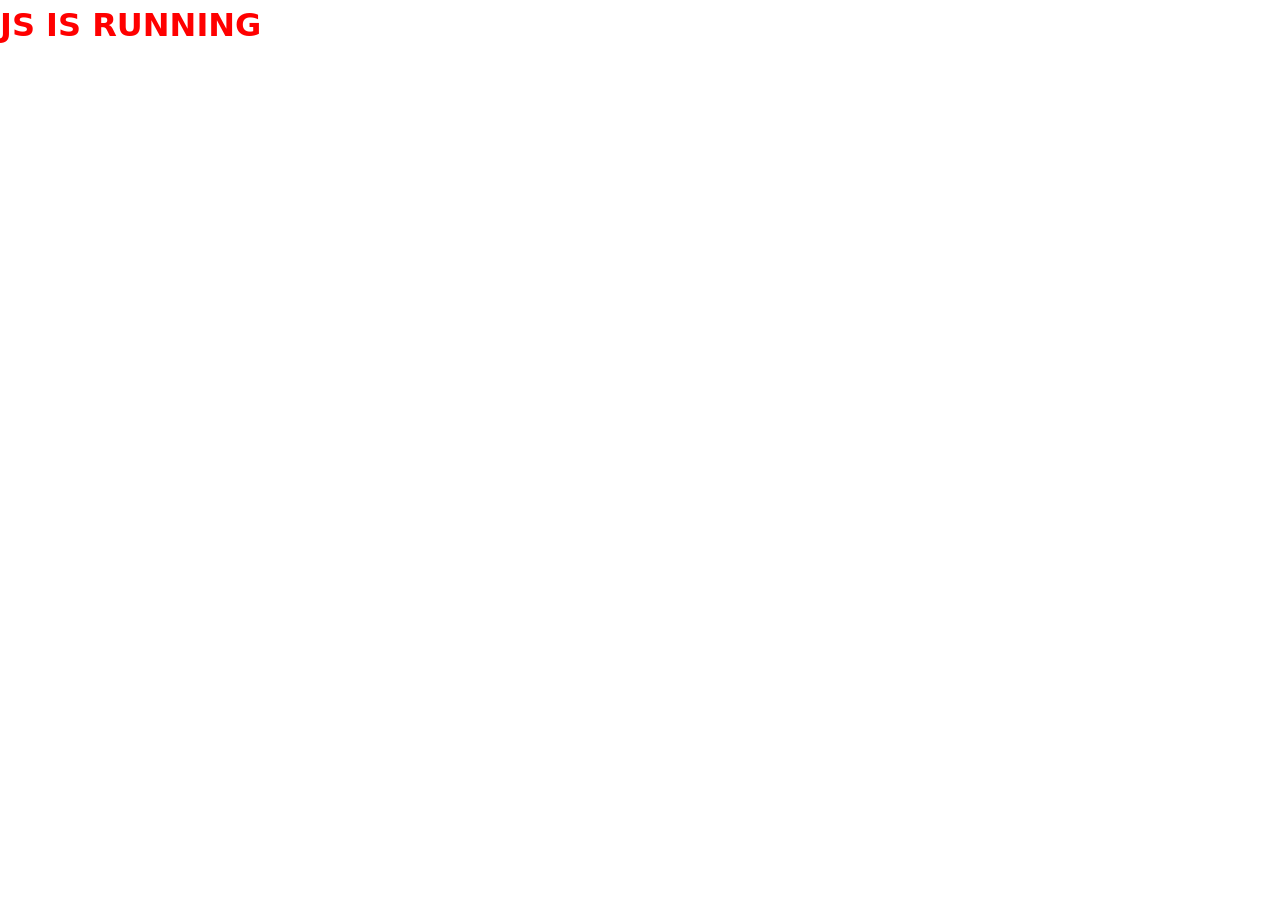
==== index.html @ 9e670987 "Add initial HTML structure for DigiDecor website" ====
<head>
  <title>DigiDecor</title>
  <link rel="stylesheet" href="./css/styles.css">
</head>

<body>

  <div id="header"></div>
  <div id="hero"></div>
  <div id="preview"></div>
  <div id="services"></div>
  <div id="portfolio"></div>
  <div id="process"></div>
  <div id="reviews"></div>
  <div id="cta"></div>
  <div id="footer"></div>

  <script src="js/script.js"></script>
</body>
---- css/styles.css ----
*{box-sizing:border-box;margin:0;padding:0}
:root{
  --navy:#0F1C2E;
  --navy-mid:#1A2F4A;
  --accent:#3A7BD5;
  --accent-light:#EBF1FB;
  --text:#0F1C2E;
  --muted:#5A6A7A;
  --border:#DDE3EA;
  --surface:#F7F9FC;
  --white:#ffffff;
}
body{font-family:'Plus Jakarta Sans',system-ui,sans-serif;color:var(--text);background:var(--white);line-height:1.6}
a{text-decoration:none;color:inherit}

nav{background:var(--white);border-bottom:0.5px solid var(--border);padding:0 2rem;display:flex;align-items:center;justify-content:space-between;height:60px;position:sticky;top:0;z-index:100}
.nav-logo{font-size:17px;font-weight:700;color:var(--navy);letter-spacing:-0.3px}.nav-logo span{color:var(--accent)}
.nav-links{display:flex;gap:2rem;font-size:14px;color:var(--muted);font-weight:500}
.nav-links a:hover{color:var(--text)}
.nav-cta{background:var(--accent);color:#fff;font-size:14px;font-weight:600;padding:8px 18px;border-radius:8px;cursor:pointer;border:none;font-family:inherit}
.nav-cta:hover{background:#2f66b8}

.hero{background:var(--navy);color:#fff;padding:5rem 2rem 4rem;text-align:center}
.hero-eyebrow{font-size:12px;font-weight:600;letter-spacing:1.5px;color:#7AAEE8;text-transform:uppercase;margin-bottom:1.25rem}
.hero h1{font-size:clamp(2rem,5vw,3.25rem);font-weight:700;line-height:1.15;letter-spacing:-1px;max-width:700px;margin:0 auto 1.25rem}
.hero h1 em{font-style:normal;color:#7AAEE8}
.hero-sub{font-size:17px;color:#9BB5CC;max-width:500px;margin:0 auto 2.5rem;line-height:1.7}
.hero-btns{display:flex;gap:12px;justify-content:center;flex-wrap:wrap}
.btn-primary{background:var(--accent);color:#fff;border:none;padding:13px 28px;border-radius:9px;font-size:15px;font-weight:600;cursor:pointer;font-family:inherit}
.btn-primary:hover{background:#2f66b8}
.btn-ghost{background:transparent;color:#fff;border:1.5px solid rgba(255,255,255,0.25);padding:13px 28px;border-radius:9px;font-size:15px;font-weight:600;cursor:pointer;font-family:inherit}
.btn-ghost:hover{border-color:rgba(255,255,255,0.5)}

.preview-section{background:var(--navy);padding:2rem 2rem 5rem}
.preview-card{max-width:820px;margin:0 auto;border-radius:14px;overflow:hidden;border:1px solid rgba(255,255,255,0.1)}
.preview-bar{background:#1A2F4A;padding:10px 16px;display:flex;align-items:center;gap:10px}
.dots{display:flex;gap:5px}.dot{width:10px;height:10px;border-radius:50%}
.d1{background:#FF5F57}.d2{background:#FEBC2E}.d3{background:#28C840}
.preview-tabs{display:flex;gap:0;margin-left:auto}
.ptab{padding:5px 16px;font-size:12px;font-weight:600;border-radius:5px;cursor:pointer;border:none;font-family:inherit;transition:all .2s}
.ptab.active{background:var(--accent);color:#fff}
.ptab:not(.active){background:transparent;color:#9BB5CC}
.preview-frame{position:relative;height:320px;overflow:hidden}
.pframe{position:absolute;top:0;left:0;width:100%;height:100%;transition:opacity .4s}
.pframe.hidden{opacity:0;pointer-events:none}

.before-site{background:#f0ece3;height:100%;display:flex;flex-direction:column;font-family:Arial,sans-serif}
.bf-nav{background:#2c2c2c;padding:10px 20px;display:flex;justify-content:space-between;align-items:center}
.bf-logo{color:#fff;font-size:14px;font-weight:bold}
.bf-links{display:flex;gap:16px}.bf-link{color:#ccc;font-size:10px}
.bf-hero-old{background:#3a5f3a;padding:30px 20px;text-align:center}
.bf-h{color:#fff;font-size:18px;font-weight:bold;margin-bottom:6px}
.bf-p{color:#c8e6c8;font-size:10px}
.bf-btn-old{background:#ff6600;color:#fff;border:none;padding:6px 14px;font-size:10px;margin-top:10px;cursor:pointer}
.bf-body{padding:16px 20px;display:flex;gap:12px}
.bf-col{flex:1}
.bf-col-title{font-size:11px;font-weight:bold;color:#333;border-bottom:2px solid #888;margin-bottom:6px;padding-bottom:4px}
.bf-col-text{font-size:9px;color:#555;line-height:1.5}
.bf-img-placeholder{background:#c8c8c8;height:60px;border:1px solid #999;display:flex;align-items:center;justify-content:center;font-size:9px;color:#666;margin-bottom:6px}
.bf-footer-old{background:#333;padding:8px 20px;margin-top:auto;display:flex;justify-content:space-between}
.bf-fc{font-size:8px;color:#999}

.after-site{background:#ffffff;height:100%;display:flex;flex-direction:column}
.af-nav{background:#0F1C2E;padding:10px 20px;display:flex;justify-content:space-between;align-items:center}
.af-logo{color:#fff;font-size:13px;font-weight:700}
.af-logo span{color:#7AAEE8}
.af-links{display:flex;gap:14px}.af-link{color:#9BB5CC;font-size:9px;font-weight:500}
.af-cta{background:#3A7BD5;color:#fff;padding:4px 10px;border-radius:5px;font-size:9px;font-weight:600}
.af-hero{background:#0F1C2E;padding:24px 20px;text-align:center}
.af-h{color:#fff;font-size:20px;font-weight:700;margin-bottom:5px;letter-spacing:-0.5px}
.af-h em{color:#7AAEE8;font-style:normal}
.af-p{color:#9BB5CC;font-size:9px;margin-bottom:10px}
.af-btn{background:#3A7BD5;color:#fff;border:none;padding:5px 14px;border-radius:5px;font-size:9px;font-weight:600;cursor:pointer;margin-right:6px}
.af-btn2{background:transparent;color:#fff;border:1px solid rgba(255,255,255,0.3);padding:5px 14px;border-radius:5px;font-size:9px;font-weight:600;cursor:pointer}
.af-body{padding:16px 20px;background:#F7F9FC;flex:1}
.af-grid{display:grid;grid-template-columns:1fr 1fr 1fr;gap:10px}
.af-card{background:#fff;border-radius:8px;padding:10px;border:0.5px solid #DDE3EA}
.af-icon{width:24px;height:24px;background:#EBF1FB;border-radius:6px;margin-bottom:6px;display:flex;align-items:center;justify-content:center}
.af-icon-dot{width:8px;height:8px;background:#3A7BD5;border-radius:50%}
.af-card-title{font-size:9px;font-weight:700;color:#0F1C2E;margin-bottom:3px}
.af-card-text{font-size:8px;color:#5A6A7A;line-height:1.4}
.af-footer{background:#0F1C2E;padding:10px 20px;display:flex;justify-content:space-between;align-items:center}
.af-fl{font-size:8px;color:#5A7A9A}
.af-fr{display:flex;gap:8px}.af-flink{font-size:8px;color:#7AAEE8}

.section{padding:5rem 2rem}
.section-inner{max-width:900px;margin:0 auto}
.section-label{font-size:11px;font-weight:700;letter-spacing:1.5px;color:var(--accent);text-transform:uppercase;margin-bottom:.75rem}
.section-title{font-size:clamp(1.6rem,3.5vw,2.25rem);font-weight:700;letter-spacing:-0.5px;margin-bottom:1rem;color:var(--navy);line-height:1.2}
.section-sub{font-size:16px;color:var(--muted);max-width:560px;line-height:1.7}

.services{background:var(--surface)}
.services-grid{display:grid;grid-template-columns:repeat(auto-fit,minmax(220px,1fr));gap:20px;margin-top:3rem}
.service-card{background:var(--white);border:0.5px solid var(--border);border-radius:12px;padding:1.5rem}
.service-icon{width:40px;height:40px;background:var(--accent-light);border-radius:10px;display:flex;align-items:center;justify-content:center;margin-bottom:1rem;font-size:20px;color:var(--accent)}
.service-card h3{font-size:15px;font-weight:700;margin-bottom:.5rem;color:var(--navy)}
.service-card p{font-size:14px;color:var(--muted);line-height:1.6}

.portfolio{background:var(--white)}
.portfolio-grid{display:grid;grid-template-columns:repeat(auto-fit,minmax(260px,1fr));gap:20px;margin-top:3rem}
.port-card{border:0.5px solid var(--border);border-radius:12px;overflow:hidden}
.port-img{height:140px;display:flex;align-items:center;justify-content:center;font-size:13px;font-weight:600;position:relative}
.port-tag{position:absolute;top:10px;left:10px;font-size:10px;font-weight:700;padding:3px 8px;border-radius:5px;letter-spacing:.5px}
.port-body{padding:1rem 1.25rem}
.port-body h3{font-size:14px;font-weight:700;color:var(--navy);margin-bottom:.25rem}
.port-body p{font-size:13px;color:var(--muted)}
.port-stat{font-size:12px;font-weight:600;color:var(--accent);margin-top:.5rem}

.reviews{background:var(--surface)}
.reviews-grid{display:grid;grid-template-columns:repeat(auto-fit,minmax(260px,1fr));gap:20px;margin-top:3rem}
.review-card{background:var(--white);border:0.5px solid var(--border);border-radius:12px;padding:1.5rem}
.stars{color:#F5A623;font-size:14px;letter-spacing:1px;margin-bottom:.75rem}
.review-text{font-size:14px;color:var(--text);line-height:1.7;margin-bottom:1rem;font-style:italic}
.reviewer{display:flex;align-items:center;gap:10px}
.avatar{width:36px;height:36px;border-radius:50%;display:flex;align-items:center;justify-content:center;font-size:13px;font-weight:700;background:var(--accent-light);color:var(--accent)}
.reviewer-info .name{font-size:13px;font-weight:700;color:var(--navy)}
.reviewer-info .role{font-size:12px;color:var(--muted)}

.process{background:var(--white)}
.process-steps{display:grid;grid-template-columns:repeat(auto-fit,minmax(180px,1fr));gap:0;margin-top:3rem}
.process-step{padding:1.5rem;text-align:center}
.step-num{width:44px;height:44px;border-radius:50%;background:var(--accent);color:#fff;font-size:16px;font-weight:700;display:flex;align-items:center;justify-content:center;margin:0 auto 1rem}
.process-step h3{font-size:14px;font-weight:700;color:var(--navy);margin-bottom:.4rem}
.process-step p{font-size:13px;color:var(--muted);line-height:1.6}

.cta-section{background:var(--navy);padding:5rem 2rem;text-align:center;color:#fff}
.cta-section h2{font-size:clamp(1.75rem,4vw,2.5rem);font-weight:700;letter-spacing:-0.5px;margin-bottom:1rem}
.cta-section p{color:#9BB5CC;font-size:17px;margin-bottom:2rem;max-width:480px;margin-left:auto;margin-right:auto}

.contact-form{background:var(--white);max-width:520px;margin:0 auto;border-radius:14px;padding:2rem;border:0.5px solid rgba(255,255,255,0.1)}
.contact-form input,.contact-form textarea{width:100%;padding:10px 14px;border-radius:8px;border:0.5px solid var(--border);font-family:inherit;font-size:14px;margin-bottom:12px;background:var(--surface);color:var(--text)}
.contact-form textarea{height:100px;resize:vertical}
.contact-form button{width:100%;background:var(--accent);color:#fff;border:none;padding:13px;border-radius:9px;font-size:15px;font-weight:600;cursor:pointer;font-family:inherit}
.contact-form button:hover{background:#2f66b8}
.form-label{font-size:13px;font-weight:600;color:#9BB5CC;margin-bottom:5px;display:block;text-align:left}

footer{background:#0A1520;padding:2.5rem 2rem;color:#5A7A9A;font-size:13px;display:flex;justify-content:space-between;align-items:center;flex-wrap:wrap;gap:1rem}
.footer-links{display:flex;gap:1.5rem}
.footer-links a{color:#5A7A9A}
.footer-links a:hover{color:#9BB5CC}

@media(max-width:600px){
  .nav-links{display:none}
  .hero{padding:3rem 1.25rem 2.5rem}
  .section{padding:3rem 1.25rem}
  .preview-section{padding:1rem 1.25rem 3rem}
}
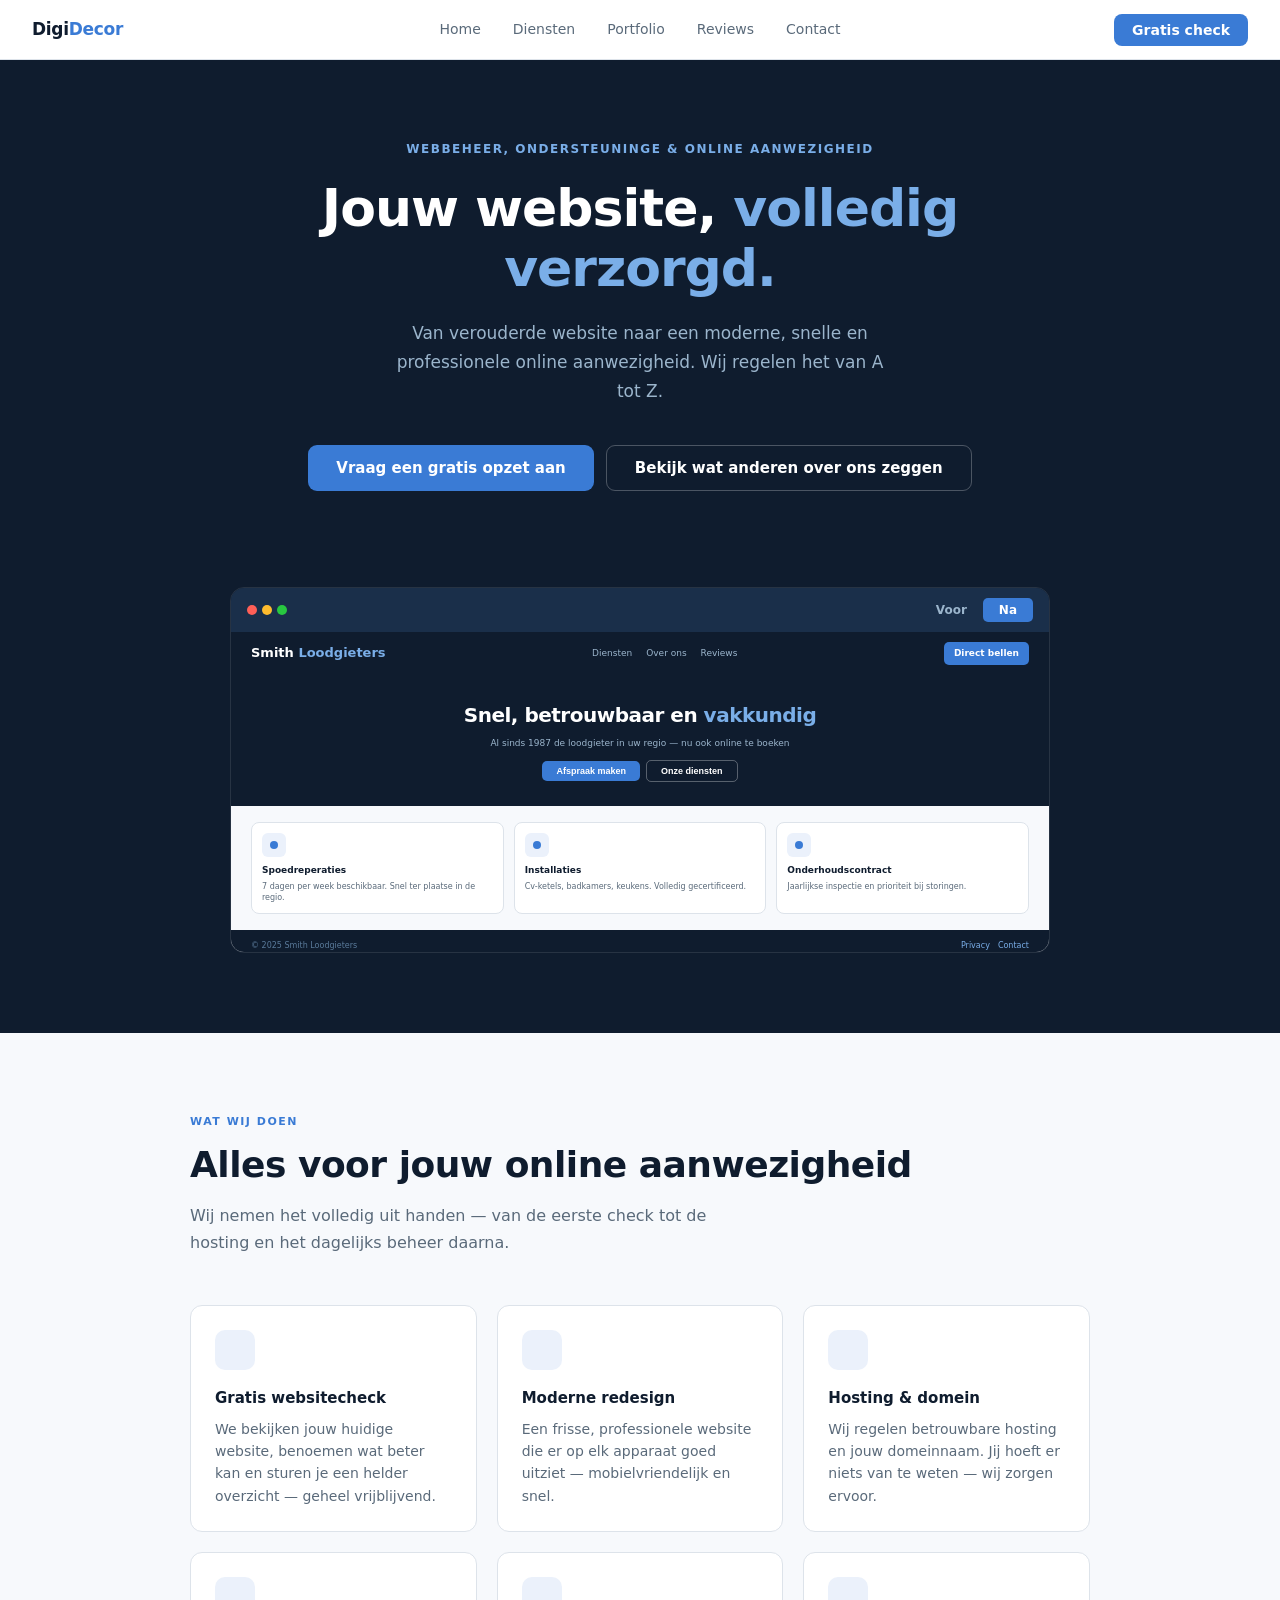
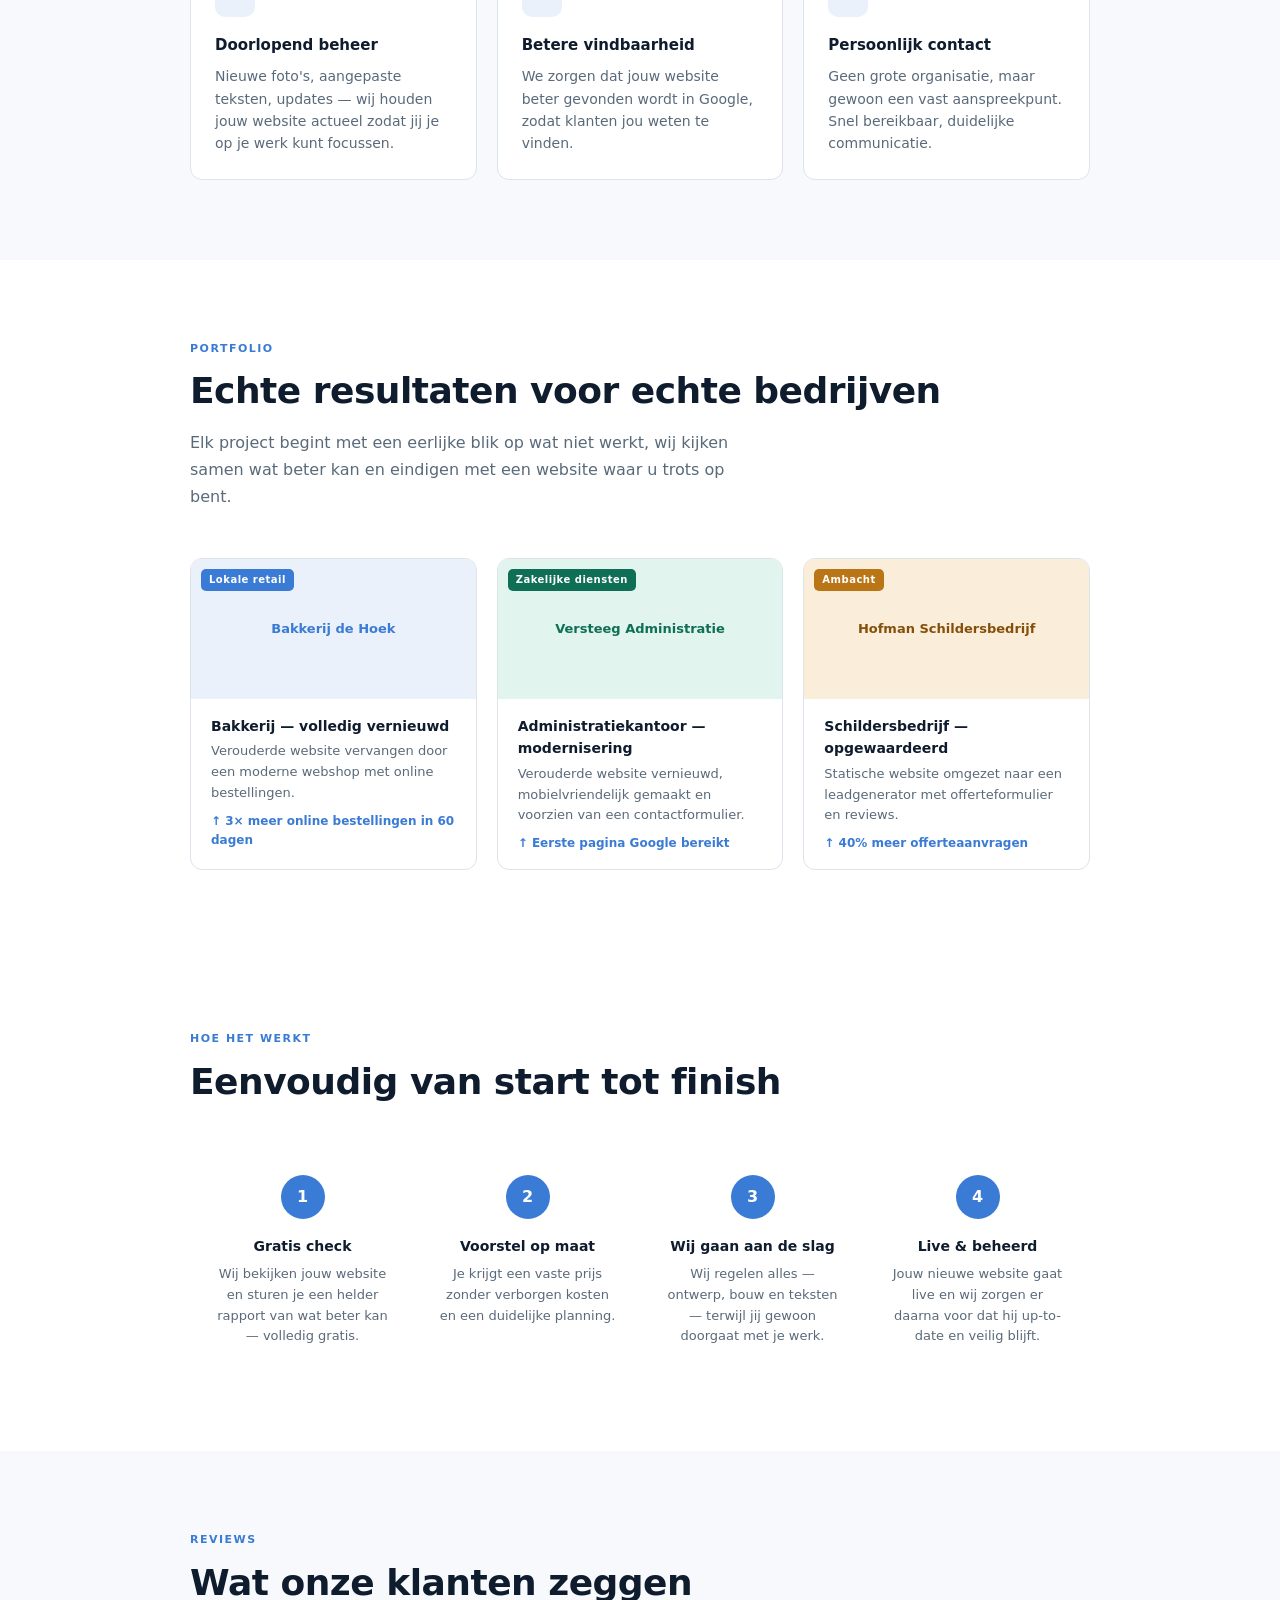
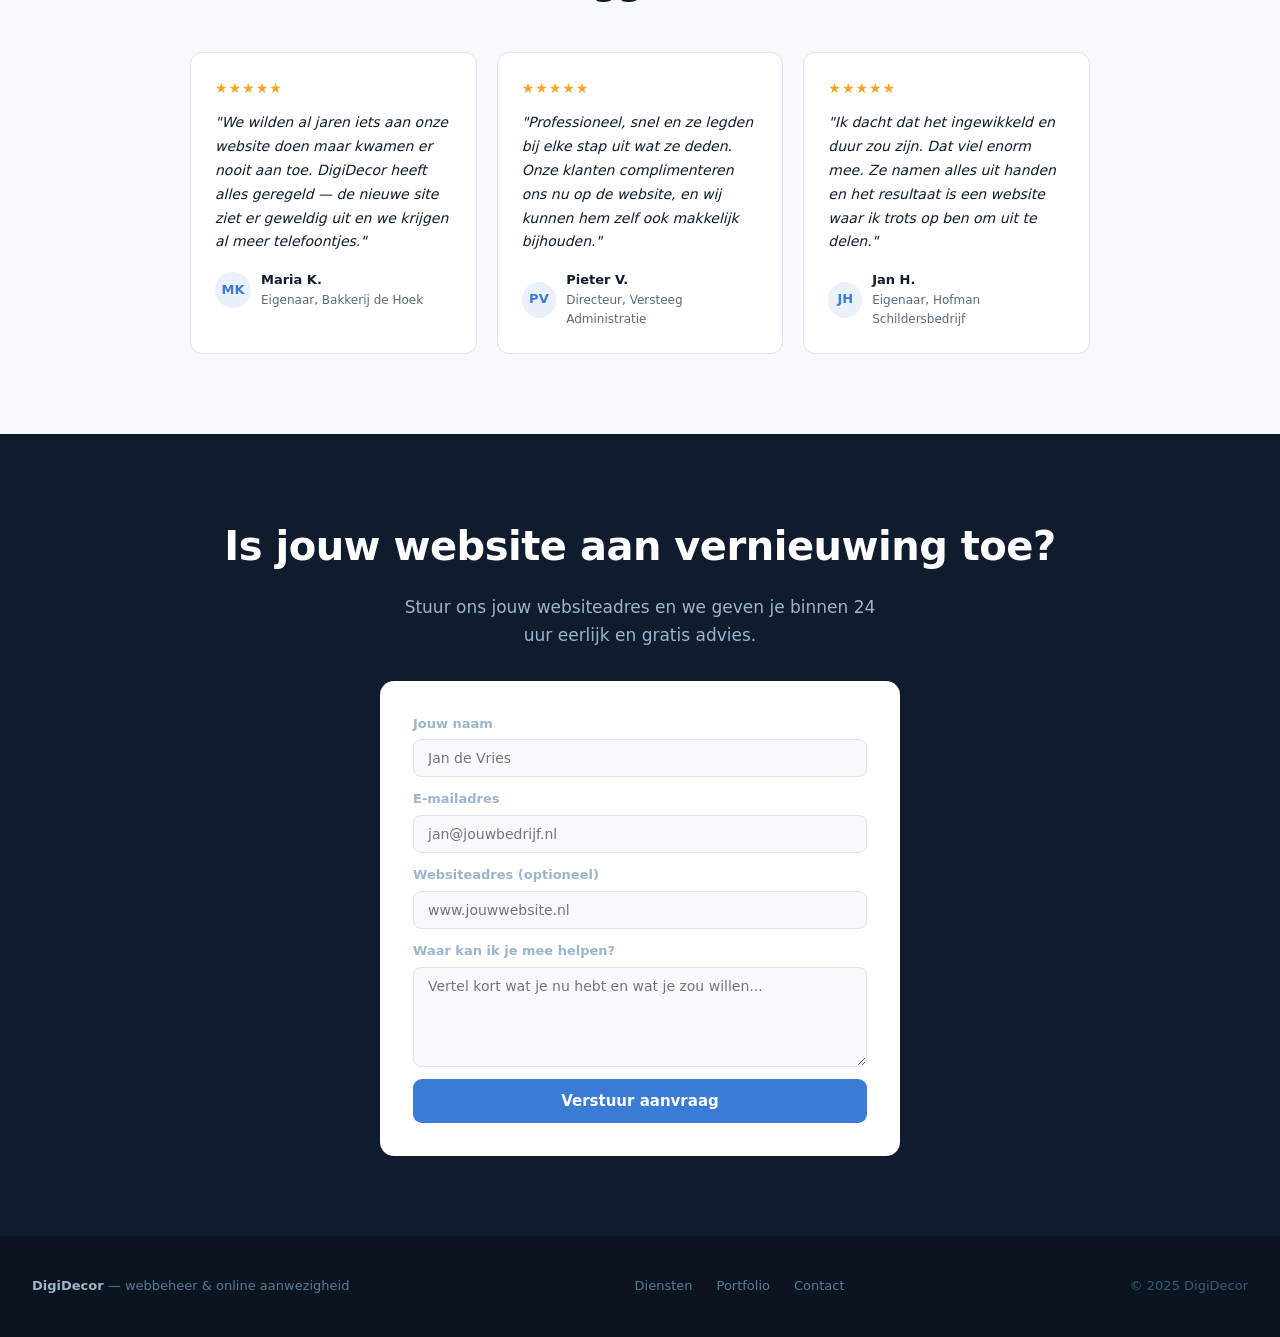
==== commit 123d2525: "Add home div to index.html" ====
--- a/index.html
+++ b/index.html
@@ -5,6 +5,7 @@
 
 <body>
 
+  <div id="home"></div>
   <div id="header"></div>
   <div id="hero"></div>
   <div id="preview"></div>
--- a/css/styles.css
+++ b/css/styles.css
@@ -13,11 +13,15 @@
 body{font-family:'Plus Jakarta Sans',system-ui,sans-serif;color:var(--text);background:var(--white);line-height:1.6}
 a{text-decoration:none;color:inherit}
 
-nav{background:var(--white);border-bottom:0.5px solid var(--border);padding:0 2rem;display:flex;align-items:center;justify-content:space-between;height:60px;position:sticky;top:0;z-index:100}
+#header{position:sticky;top:0;z-index:100}
+
+nav{background:var(--white);border-bottom:0.5px solid var(--border);padding:0 2rem;display:grid;grid-template-columns:1fr auto 1fr;align-items:center;height:60px}
 .nav-logo{font-size:17px;font-weight:700;color:var(--navy);letter-spacing:-0.3px}.nav-logo span{color:var(--accent)}
-.nav-links{display:flex;gap:2rem;font-size:14px;color:var(--muted);font-weight:500}
-.nav-links a:hover{color:var(--text)}
-.nav-cta{background:var(--accent);color:#fff;font-size:14px;font-weight:600;padding:8px 18px;border-radius:8px;cursor:pointer;border:none;font-family:inherit}
+.nav-links{display:flex;gap:0}
+.nav-links a{font-size:14px;color:var(--muted);font-weight:500;padding:0 16px;height:60px;display:flex;align-items:center;border-bottom:2px solid transparent}
+.nav-links a:hover{color:var(--text);border-bottom:2px solid var(--border)}
+.nav-links a.active{color:var(--text);border-bottom:2px solid var(--accent)}
+.nav-cta{justify-self:end;background:var(--accent);color:#fff;font-size:14px;font-weight:600;padding:8px 18px;border-radius:8px;cursor:pointer;border:none;font-family:inherit}
 .nav-cta:hover{background:#2f66b8}
 
 .hero{background:var(--navy);color:#fff;padding:5rem 2rem 4rem;text-align:center}
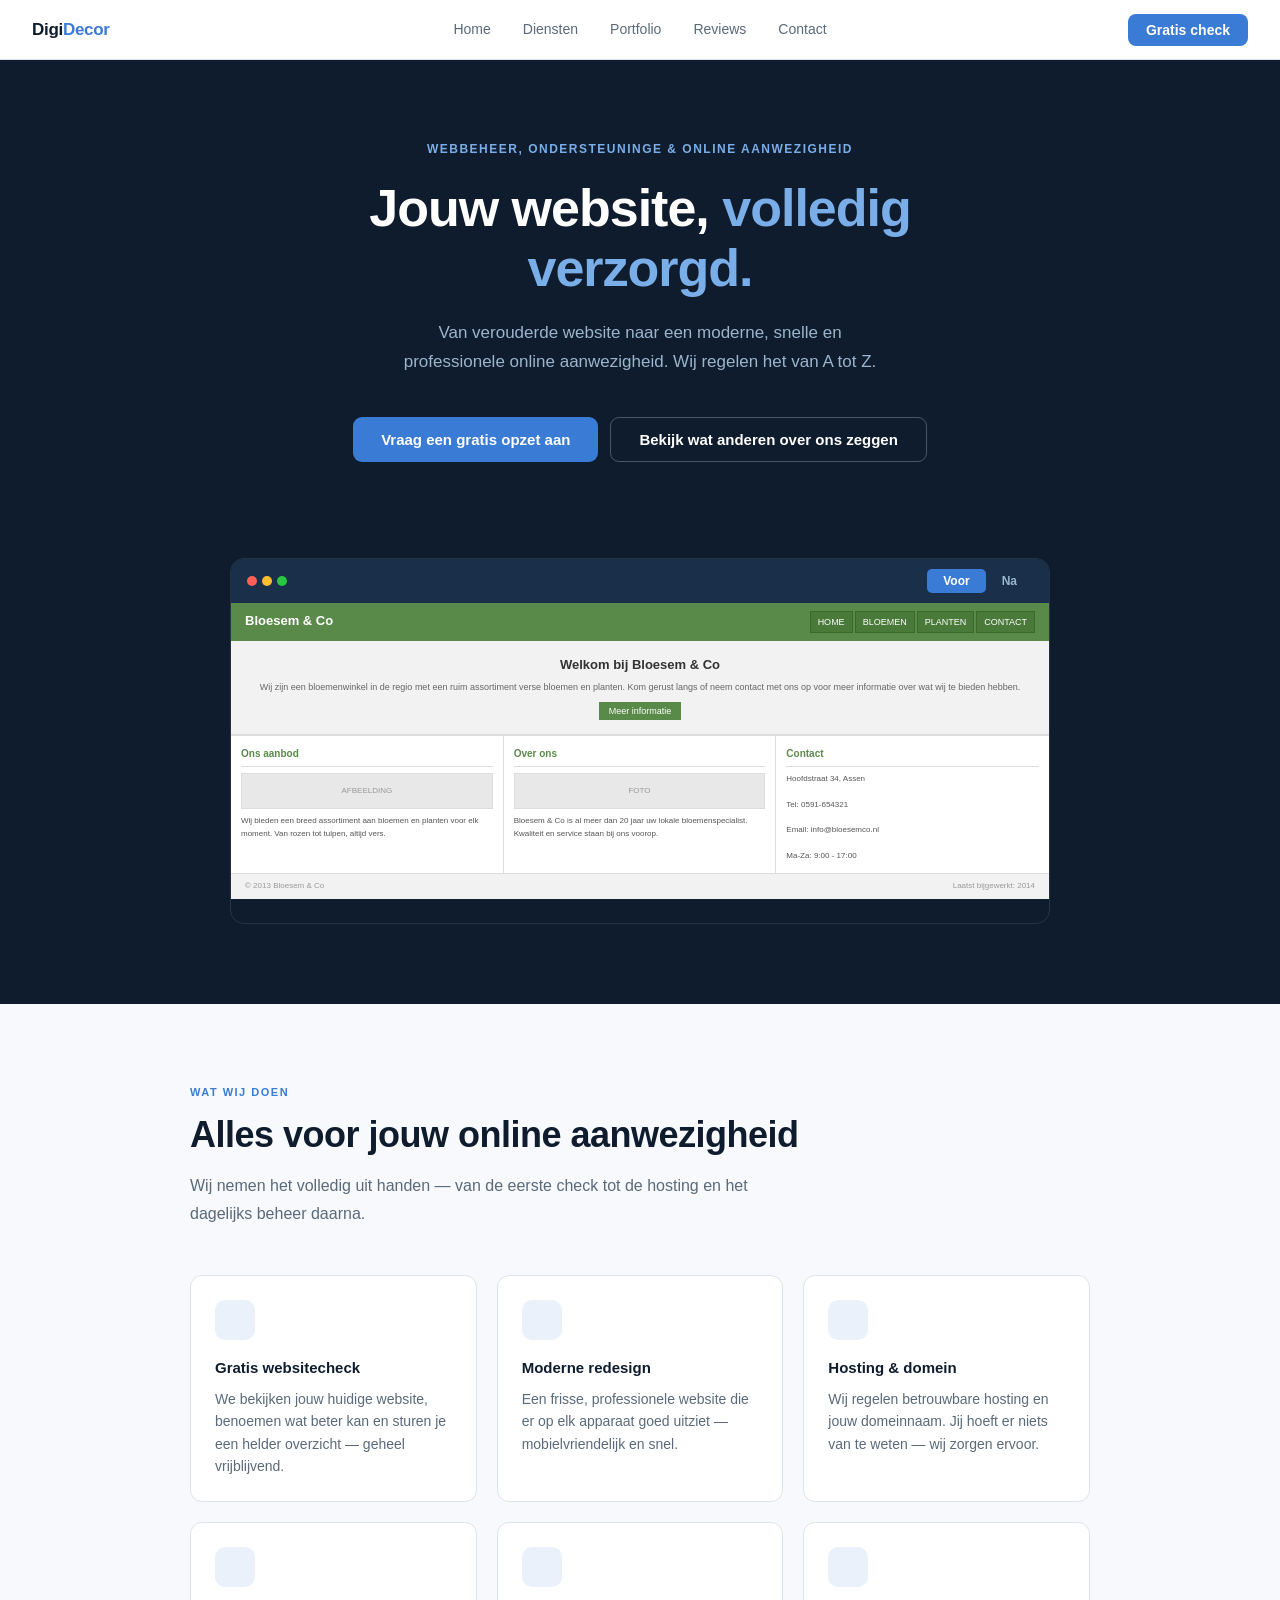
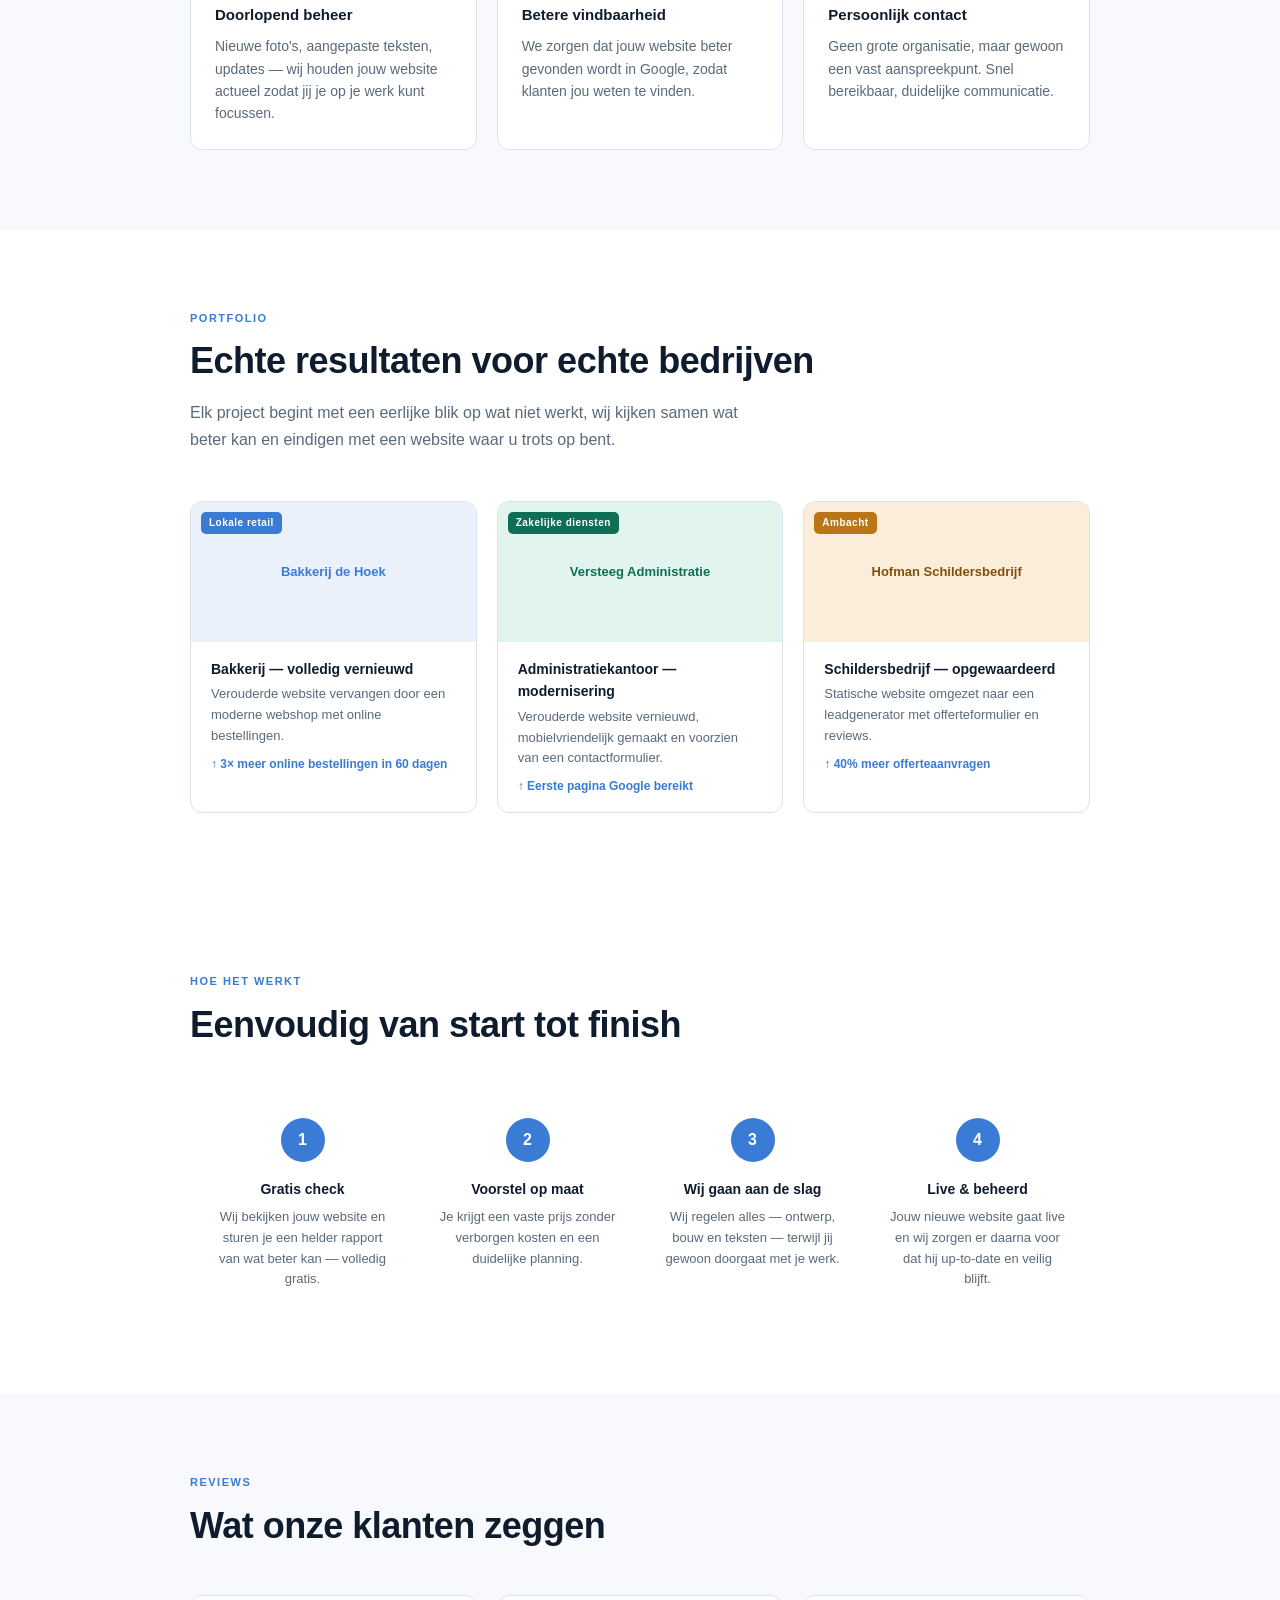
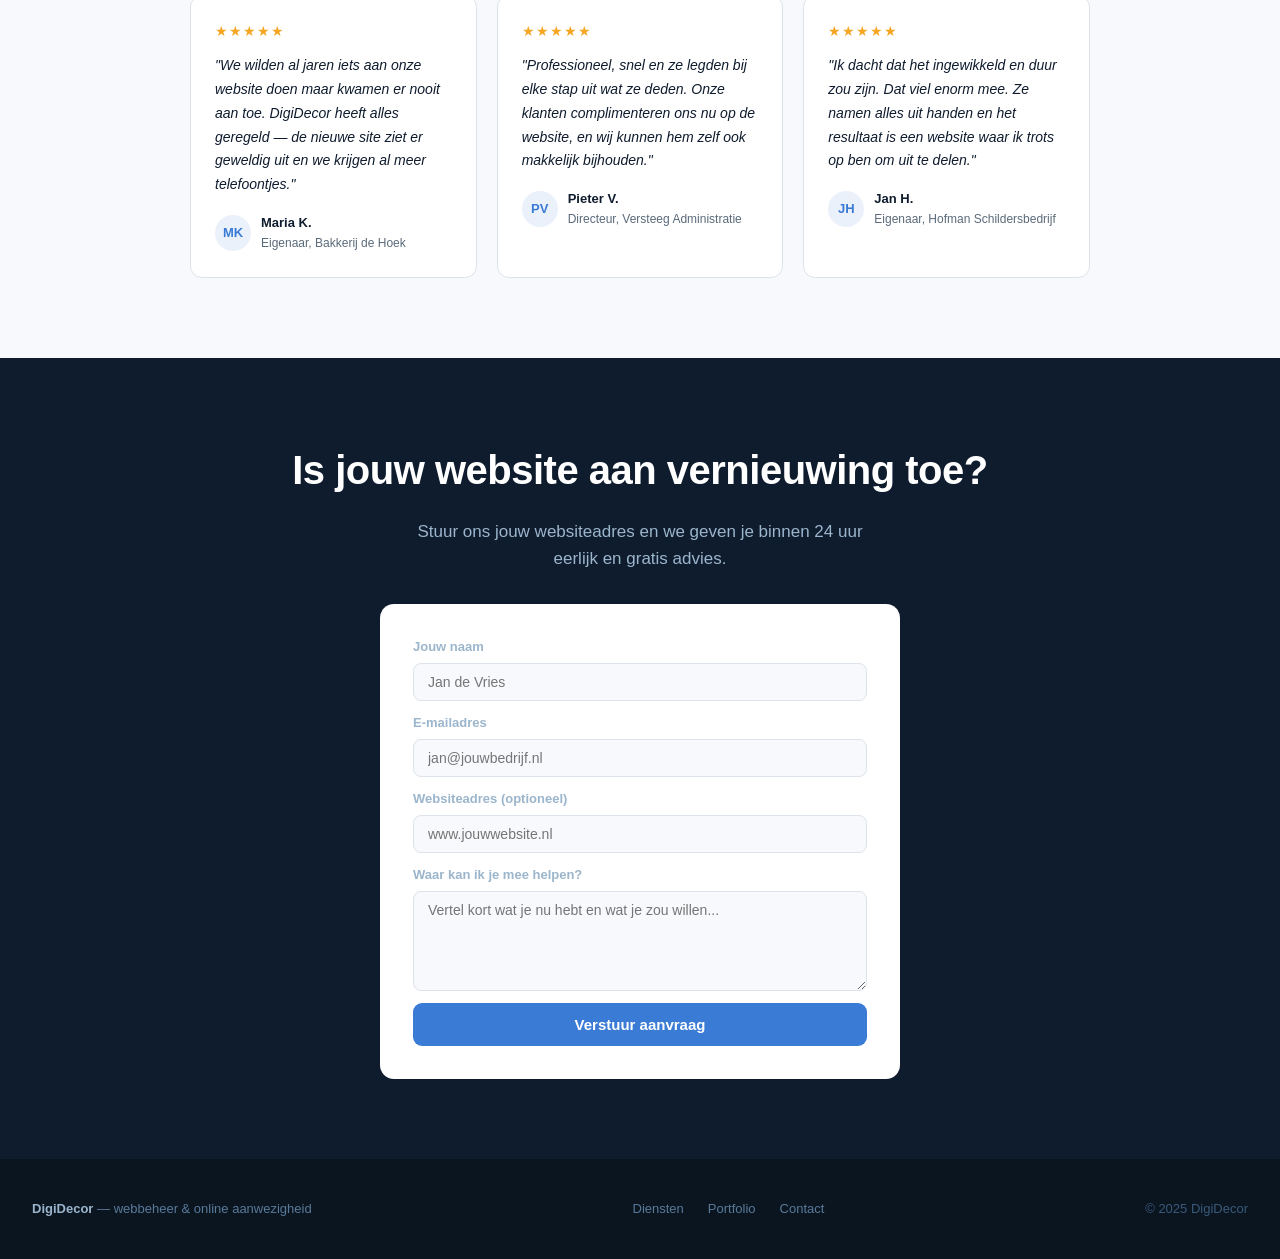
==== commit 75782019: "Adjusted sizing and added line to index" ====
--- a/index.html
+++ b/index.html
@@ -1,6 +1,7 @@
 <head>
   <title>DigiDecor</title>
   <link rel="stylesheet" href="./css/styles.css">
+  <link rel="stylesheet" href="https://cdn.jsdelivr.net/npm/@tabler/icons-webfont@latest/tabler-icons.min.css">
 </head>
 
 <body>
--- a/css/styles.css
+++ b/css/styles.css
@@ -149,3 +149,84 @@
   .section{padding:3rem 1.25rem}
   .preview-section{padding:1rem 1.25rem 3rem}
 }
+
+* { margin: 0; padding: 0; box-sizing: border-box; }
+    body { font-family: sans-serif; }
+
+    .fl-site { position: relative; overflow: hidden; }
+
+    /* Replace YOUR_IMAGE_URL_HERE with a link to your flower photo, e.g. from https://unsplash.com */
+    .fl-bg { position: absolute; inset: 0; width: 100%; height: 100%; object-fit: cover; display: block; z-index: 0; }
+    .fl-bg-overlay { position: absolute; inset: 0; background: rgba(60, 15, 5, 0.55); z-index: 1; }
+    .fl-content { position: relative; z-index: 2; }
+
+    .fl-nav { display: flex; justify-content: space-between; align-items: center; padding: 10px 16px; background: rgba(255,255,255,0.12); backdrop-filter: blur(4px); border-bottom: 1px solid rgba(255,255,255,0.15); }
+    .fl-logo { font-size: 13px; font-weight: 600; color: #fff; letter-spacing: 0.03em; }
+    .fl-logo span { color: #f5d7c8; font-weight: 400; }
+    .fl-links { display: flex; gap: 12px; }
+    .fl-link { font-size: 10px; color: rgba(255,255,255,0.8); }
+    .fl-cta-nav { font-size: 9px; background: #a85c3a; color: #fff; padding: 4px 8px; border-radius: 20px; }
+
+    .fl-hero { padding: 24px 16px 16px; text-align: center; }
+    .fl-h { font-size: 16px; font-weight: 600; color: #fff; line-height: 1.3; margin-bottom: 5px; }
+    .fl-h em { color: #f5d7c8; font-style: normal; }
+    .fl-sub { font-size: 10px; color: rgba(255,255,255,0.75); margin-bottom: 14px; }
+    .fl-btns { display: flex; gap: 8px; justify-content: center; margin-bottom: 20px; }
+    .fl-btn { font-size: 9px; background: #a85c3a; color: #fff; padding: 5px 12px; border-radius: 20px; border: none; cursor: pointer; }
+    .fl-btn2 { font-size: 9px; background: transparent; color: #fff; padding: 5px 12px; border-radius: 20px; border: 1px solid rgba(255,255,255,0.6); cursor: pointer; }
+
+    .fl-grid { display: grid; grid-template-columns: repeat(3, 1fr); gap: 8px; padding: 0 16px 16px; }
+    .fl-card { background: rgba(255,255,255,0.15); backdrop-filter: blur(6px); border: 1px solid rgba(255,255,255,0.25); border-radius: 10px; padding: 12px 8px; text-align: center; }
+    .fl-card-img { font-size: 20px; color: #f5d7c8; margin-bottom: 5px; }
+    .fl-card-title { font-size: 10px; font-weight: 600; color: #fff; margin-bottom: 3px; }
+    .fl-card-text { font-size: 9px; color: rgba(255,255,255,0.75); line-height: 1.4; }
+
+    .fl-footer { background: rgba(0,0,0,0.25); border-top: 1px solid rgba(255,255,255,0.12); display: flex; justify-content: space-between; align-items: center; padding: 8px 16px; }
+    .fl-fl { font-size: 9px; color: rgba(255,255,255,0.5); }
+    .fl-fr { display: flex; gap: 10px; }
+    .fl-flink { font-size: 9px; color: rgba(255,255,255,0.7); }
+    .fl-site { font-family: var(--font-sans); position: relative; overflow: hidden; }
+
+.fl-bg { position: absolute; inset: 0; width: 100%; height: 100%; object-fit: cover; display: block; z-index: 0; }
+.fl-bg-overlay { position: absolute; inset: 0; background: rgba(60, 15, 5, 0.55); z-index: 1; }
+.fl-content { position: relative; z-index: 2; }
+.fl-nav { display: flex; justify-content: space-between; align-items: center; padding: 10px 16px; background: rgba(255,255,255,0.12); backdrop-filter: blur(4px); border-bottom: 1px solid rgba(255,255,255,0.15); }
+.fl-logo { font-size: 13px; font-weight: 600; color: #fff; letter-spacing: 0.03em; }
+.fl-logo span { color: #f5d7c8; font-weight: 400; }
+.fl-links { display: flex; gap: 12px; }
+.fl-link { font-size: 10px; color: rgba(255,255,255,0.8); }
+.fl-cta-nav { font-size: 9px; background: #a85c3a; color: #fff; padding: 4px 8px; border-radius: 20px; }
+.fl-hero { padding: 24px 16px 16px; text-align: center; }
+.fl-h { font-size: 16px; font-weight: 600; color: #fff; line-height: 1.3; margin-bottom: 5px; }
+.fl-h em { color: #f5d7c8; font-style: normal; }
+.fl-sub { font-size: 10px; color: rgba(255,255,255,0.75); margin-bottom: 14px; }
+.fl-btns { display: flex; gap: 8px; justify-content: center; margin-bottom: 20px; }
+.fl-btn { font-size: 9px; background: #a85c3a; color: #fff; padding: 5px 12px; border-radius: 20px; border: none; cursor: pointer; }
+.fl-btn2 { font-size: 9px; background: transparent; color: #fff; padding: 5px 12px; border-radius: 20px; border: 1px solid rgba(255,255,255,0.6); cursor: pointer; }
+.fl-grid { display: grid; grid-template-columns: repeat(3, 1fr); gap: 8px; padding: 0 16px 16px; }
+.fl-card { background: rgba(255,255,255,0.15); backdrop-filter: blur(6px); border: 1px solid rgba(255,255,255,0.25); border-radius: 10px; padding: 12px 8px; text-align: center; }
+.fl-card-img { font-size: 20px; color: #f5d7c8; margin-bottom: 5px; }
+.fl-card-title { font-size: 10px; font-weight: 600; color: #fff; margin-bottom: 3px; }
+.fl-card-text { font-size: 9px; color: rgba(255,255,255,0.75); line-height: 1.4; }
+.fl-footer { background: rgba(0,0,0,0.25); border-top: 1px solid rgba(255,255,255,0.12); display: flex; justify-content: space-between; align-items: center; padding: 8px 16px; }
+.fl-fl { font-size: 9px; color: rgba(255,255,255,0.5); }
+.fl-fr { display: flex; gap: 10px; }
+.fl-flink { font-size: 9px; color: rgba(255,255,255,0.7); }
+
+.bfl-site { font-family: Arial, sans-serif; background: #ffffff; overflow: hidden; }
+.bfl-nav { background: #5a8a4a; padding: 8px 14px; display: flex; justify-content: space-between; align-items: center; }
+.bfl-logo { font-size: 13px; font-weight: 700; color: #ffffff; }
+.bfl-links { display: flex; gap: 2px; }
+.bfl-link { font-size: 9px; color: #fff; padding: 3px 7px; background: #4a7a3a; border: 1px solid #3a6a2a; }
+.bfl-hero-old { background: #f2f2f2; border-bottom: 1px solid #ddd; padding: 14px; text-align: center; }
+.bfl-hero-old h1 { font-size: 13px; color: #333; margin-bottom: 5px; }
+.bfl-hero-old p { font-size: 9px; color: #666; margin-bottom: 8px; line-height: 1.5; }
+.bfl-btn-old { font-size: 9px; background: #5a8a4a; color: #fff; padding: 4px 10px; border: none; cursor: pointer; }
+.bfl-body { display: grid; grid-template-columns: repeat(3, 1fr); gap: 0; border-top: 1px solid #ddd; }
+.bfl-col { padding: 10px; border-right: 1px solid #ddd; }
+.bfl-col:last-child { border-right: none; }
+.bfl-col-title { font-size: 10px; font-weight: 700; color: #5a8a4a; border-bottom: 1px solid #ddd; padding-bottom: 4px; margin-bottom: 6px; }
+.bfl-img-placeholder { background: #e8e8e8; height: 36px; display: flex; align-items: center; justify-content: center; font-size: 8px; color: #999; margin-bottom: 6px; border: 1px solid #ddd; }
+.bfl-col-text { font-size: 8px; color: #555; line-height: 1.6; }
+.bfl-footer-old { background: #f2f2f2; border-top: 1px solid #ddd; padding: 6px 14px; display: flex; justify-content: space-between; }
+.bfl-fc { font-size: 8px; color: #999; }
